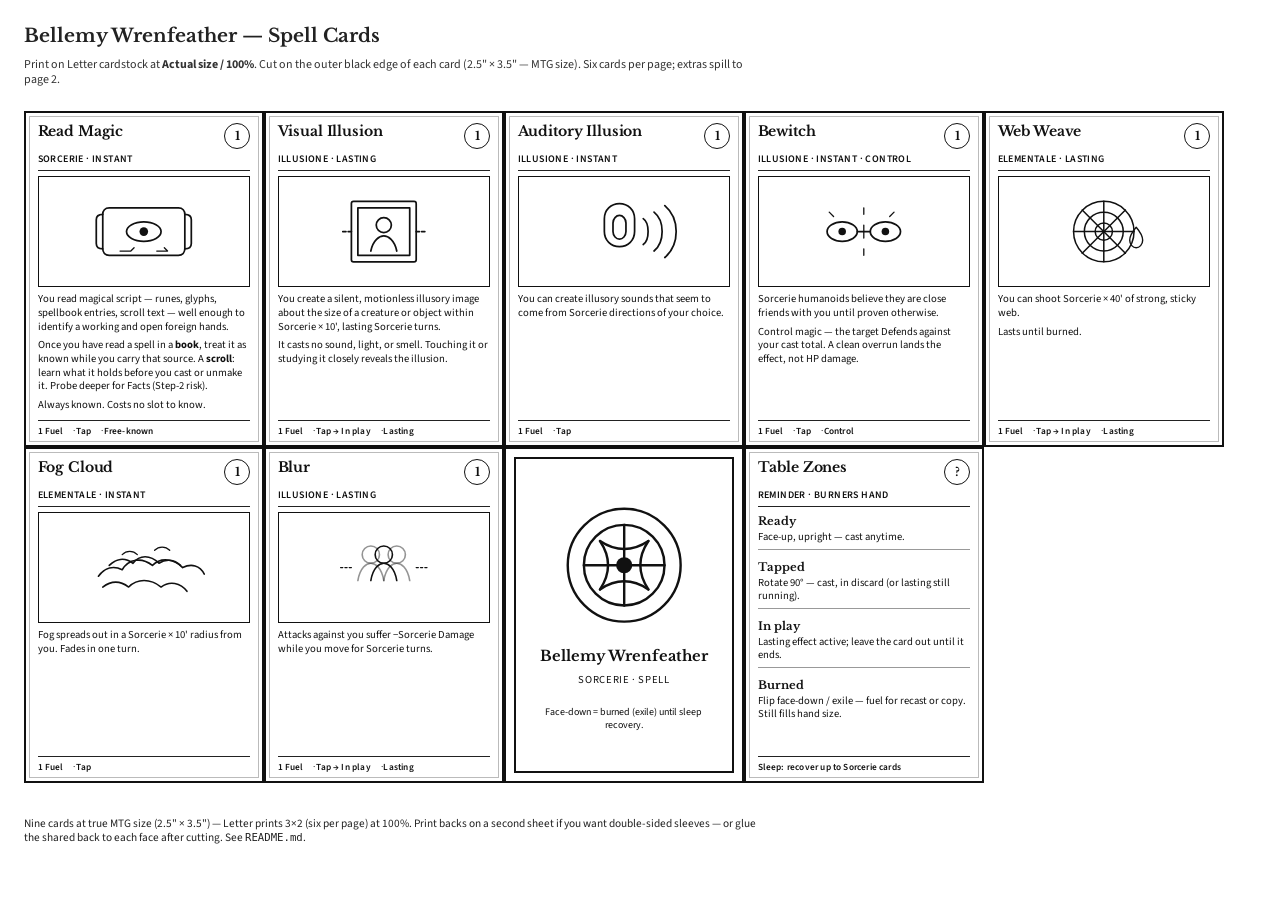
==== lothian/characters/bellemy-spell-cards/index.html @ a519cc9f "Publish Lothian player notes with character sheets. Rename campaign folder for Docsify, fix nav link" ====
<!DOCTYPE html>
<html lang="en">
<head>
  <meta charset="utf-8" />
  <meta name="viewport" content="width=device-width, initial-scale=1" />
  <title>Bellemy Wrenfeather — Spell Cards</title>
  <link rel="stylesheet" href="cards.css" />
</head>
<body>
  <header class="sheet-header no-print">
    <h1>Bellemy Wrenfeather — Spell Cards</h1>
    <p>Print on Letter cardstock at <strong>Actual size / 100%</strong>. Cut on the outer black edge of each card (2.5&quot; × 3.5&quot; — MTG size). Six cards per page; extras spill to page 2.</p>
  </header>

  <main class="sheet">

    <!-- Read Magic -->
    <article class="card" aria-label="Read Magic">
      <div class="card-name-row">
        <h2 class="card-name">Read Magic</h2>
        <div class="level-pip" title="Spell level">1</div>
      </div>
      <p class="type-line">Sorcerie · Instant</p>
      <div class="art" aria-hidden="true">
        <svg viewBox="0 0 120 80" fill="none" stroke="#111" stroke-width="1.6" stroke-linecap="round" stroke-linejoin="round">
          <!-- open scroll -->
          <path d="M28 18h64c4 0 6 3 6 6v32c0 3-2 6-6 6H28c-4 0-6-3-6-6V24c0-3 2-6 6-6z" />
          <path d="M22 24c-4 0-6 2-6 5v22c0 3 2 5 6 5" />
          <path d="M98 24c4 0 6 2 6 5v22c0 3-2 5-6 5" />
          <!-- eye -->
          <ellipse cx="60" cy="40" rx="16" ry="9" />
          <circle cx="60" cy="40" r="4" fill="#111" stroke="none" />
          <!-- runes -->
          <path d="M38 58h10M48 58l3-3M72 58h10M82 58l-3-3" stroke-width="1.2" />
        </svg>
      </div>
      <div class="rules">
        <p>You read magical script — runes, glyphs, spellbook entries, scroll text — well enough to identify a working and open foreign hands.</p>
        <p>Once you have read a spell in a <strong>book</strong>, treat it as known while you carry that source. A <strong>scroll</strong>: learn what it holds before you cast or unmake it. Probe deeper for Facts (Step-2 risk).</p>
        <p>Always known. Costs no slot to know.</p>
      </div>
      <div class="footer">
        <span>1 Fuel</span>
        <span>Tap</span>
        <span>Free-known</span>
      </div>
    </article>

    <!-- Visual Illusion -->
    <article class="card" aria-label="Visual Illusion">
      <div class="card-name-row">
        <h2 class="card-name">Visual Illusion</h2>
        <div class="level-pip" title="Spell level">1</div>
      </div>
      <p class="type-line">Illusione · Lasting</p>
      <div class="art" aria-hidden="true">
        <svg viewBox="0 0 120 80" fill="none" stroke="#111" stroke-width="1.6" stroke-linecap="round" stroke-linejoin="round">
          <!-- frame / mirror -->
          <rect x="30" y="12" width="60" height="56" rx="2" />
          <rect x="36" y="18" width="48" height="44" />
          <!-- silhouette figure -->
          <circle cx="60" cy="34" r="7" />
          <path d="M48 58c2-10 8-14 12-14s10 4 12 14" />
          <!-- dashed “false” mark -->
          <path d="M22 40h8M90 40h8" stroke-dasharray="3 2" />
        </svg>
      </div>
      <div class="rules">
        <p>You create a silent, motionless illusory image about the size of a creature or object within Sorcerie × 10', lasting Sorcerie turns.</p>
        <p>It casts no sound, light, or smell. Touching it or studying it closely reveals the illusion.</p>
      </div>
      <div class="footer">
        <span>1 Fuel</span>
        <span>Tap → In play</span>
        <span>Lasting</span>
      </div>
    </article>

    <!-- Auditory Illusion -->
    <article class="card" aria-label="Auditory Illusion">
      <div class="card-name-row">
        <h2 class="card-name">Auditory Illusion</h2>
        <div class="level-pip" title="Spell level">1</div>
      </div>
      <p class="type-line">Illusione · Instant</p>
      <div class="art" aria-hidden="true">
        <svg viewBox="0 0 120 80" fill="none" stroke="#111" stroke-width="1.6" stroke-linecap="round" stroke-linejoin="round">
          <!-- ear / sound source -->
          <path d="M42 28c0-8 6-14 14-14s14 6 14 14v12c0 8-6 14-14 14s-14-6-14-14V28z" />
          <path d="M50 32c0-4 3-7 6-7s6 3 6 7v8c0 4-3 7-6 7s-6-3-6-7v-8z" />
          <!-- sound waves -->
          <path d="M78 28c6 4 6 20 0 24" />
          <path d="M88 22c10 8 10 28 0 36" />
          <path d="M98 16c14 12 14 36 0 48" />
        </svg>
      </div>
      <div class="rules">
        <p>You can create illusory sounds that seem to come from Sorcerie directions of your choice.</p>
      </div>
      <div class="footer">
        <span>1 Fuel</span>
        <span>Tap</span>
      </div>
    </article>

    <!-- Bewitch -->
    <article class="card" aria-label="Bewitch">
      <div class="card-name-row">
        <h2 class="card-name">Bewitch</h2>
        <div class="level-pip" title="Spell level">1</div>
      </div>
      <p class="type-line">Illusione · Instant · Control</p>
      <div class="art" aria-hidden="true">
        <svg viewBox="0 0 120 80" fill="none" stroke="#111" stroke-width="1.6" stroke-linecap="round" stroke-linejoin="round">
          <!-- two eyes linked -->
          <ellipse cx="40" cy="40" rx="14" ry="9" />
          <circle cx="40" cy="40" r="3.5" fill="#111" stroke="none" />
          <ellipse cx="80" cy="40" rx="14" ry="9" />
          <circle cx="80" cy="40" r="3.5" fill="#111" stroke="none" />
          <!-- bond -->
          <path d="M54 40h12" />
          <path d="M60 34v12" stroke-width="1.2" />
          <!-- spark marks -->
          <path d="M60 18v6M60 56v6M28 22l4 4M88 22l-4 4" stroke-width="1.2" />
        </svg>
      </div>
      <div class="rules">
        <p>Sorcerie humanoids believe they are close friends with you until proven otherwise.</p>
        <p>Control magic — the target Defends against your cast total. A clean overrun lands the effect, not HP damage.</p>
      </div>
      <div class="footer">
        <span>1 Fuel</span>
        <span>Tap</span>
        <span>Control</span>
      </div>
    </article>

    <!-- Web Weave -->
    <article class="card" aria-label="Web Weave">
      <div class="card-name-row">
        <h2 class="card-name">Web Weave</h2>
        <div class="level-pip" title="Spell level">1</div>
      </div>
      <p class="type-line">Elementale · Lasting</p>
      <div class="art" aria-hidden="true">
        <svg viewBox="0 0 120 80" fill="none" stroke="#111" stroke-width="1.4" stroke-linecap="round" stroke-linejoin="round">
          <!-- web -->
          <circle cx="60" cy="40" r="8" />
          <circle cx="60" cy="40" r="18" />
          <circle cx="60" cy="40" r="28" />
          <line x1="60" y1="12" x2="60" y2="68" />
          <line x1="32" y1="40" x2="88" y2="40" />
          <line x1="40" y1="20" x2="80" y2="60" />
          <line x1="80" y1="20" x2="40" y2="60" />
          <!-- droplet sticky hint -->
          <path d="M96 48c0 4-3 7-6 7s-6-3-6-7c0-5 6-12 6-12s6 7 6 12z" stroke-width="1.3" />
        </svg>
      </div>
      <div class="rules">
        <p>You can shoot Sorcerie × 40' of strong, sticky web.</p>
        <p>Lasts until burned.</p>
      </div>
      <div class="footer">
        <span>1 Fuel</span>
        <span>Tap → In play</span>
        <span>Lasting</span>
      </div>
    </article>

    <!-- Fog Cloud -->
    <article class="card" aria-label="Fog Cloud">
      <div class="card-name-row">
        <h2 class="card-name">Fog Cloud</h2>
        <div class="level-pip" title="Spell level">1</div>
      </div>
      <p class="type-line">Elementale · Instant</p>
      <div class="art" aria-hidden="true">
        <svg viewBox="0 0 120 80" fill="none" stroke="#111" stroke-width="1.5" stroke-linecap="round" stroke-linejoin="round">
          <!-- fog banks -->
          <path d="M18 48c6-8 14-10 22-6 6-10 18-12 28-4 8-8 20-6 28 2 8-4 16-2 20 6" />
          <path d="M22 58c8-6 16-6 24 0 8-8 20-8 30 0 8-6 18-4 24 4" />
          <path d="M28 38c6-6 14-8 22-2 6-8 16-8 24 0 6-4 14-4 20 2" />
          <!-- wisps -->
          <path d="M40 28c4-4 10-4 14 0M70 24c4-4 10-4 14 0" stroke-width="1.2" />
        </svg>
      </div>
      <div class="rules">
        <p>Fog spreads out in a Sorcerie × 10' radius from you. Fades in one turn.</p>
      </div>
      <div class="footer">
        <span>1 Fuel</span>
        <span>Tap</span>
      </div>
    </article>

    <!-- Blur -->
    <article class="card" aria-label="Blur">
      <div class="card-name-row">
        <h2 class="card-name">Blur</h2>
        <div class="level-pip" title="Spell level">1</div>
      </div>
      <p class="type-line">Illusione · Lasting</p>
      <div class="art" aria-hidden="true">
        <svg viewBox="0 0 120 80" fill="none" stroke="#111" stroke-width="1.5" stroke-linecap="round" stroke-linejoin="round">
          <!-- offset ghost silhouettes -->
          <circle cx="48" cy="28" r="8" opacity="0.45" />
          <path d="M36 52c2-12 8-16 12-16s10 4 12 16" opacity="0.45" />
          <circle cx="60" cy="28" r="8" />
          <path d="M48 52c2-12 8-16 12-16s10 4 12 16" />
          <circle cx="72" cy="28" r="8" opacity="0.45" />
          <path d="M60 52c2-12 8-16 12-16s10 4 12 16" opacity="0.45" />
          <!-- motion dashes -->
          <path d="M20 40h10M90 40h10" stroke-dasharray="2 2" stroke-width="1.2" />
        </svg>
      </div>
      <div class="rules">
        <p>Attacks against you suffer −Sorcerie Damage while you move for Sorcerie turns.</p>
      </div>
      <div class="footer">
        <span>1 Fuel</span>
        <span>Tap → In play</span>
        <span>Lasting</span>
      </div>
    </article>

    <!-- Card back -->
    <article class="card back" aria-label="Card back">
      <svg class="back-mark" viewBox="0 0 100 100" fill="none" stroke="#111" stroke-width="1.8" stroke-linecap="round" stroke-linejoin="round" aria-hidden="true">
        <circle cx="50" cy="50" r="42" />
        <circle cx="50" cy="50" r="30" />
        <!-- knot / rune -->
        <path d="M50 20v60M20 50h60" />
        <path d="M32 32c12 8 24 8 36 0M32 68c12-8 24-8 36 0" />
        <path d="M32 68c8-12 8-24 0-36M68 68c-8-12-8-24 0-36" />
        <circle cx="50" cy="50" r="6" fill="#111" stroke="none" />
      </svg>
      <p class="back-title">Bellemy Wrenfeather</p>
      <p class="back-sub">Sorcerie · Spell</p>
      <p class="back-note">Face-down = burned (exile) until sleep recovery.</p>
    </article>

    <!-- Zones reminder -->
    <article class="card zones" aria-label="Table zones">
      <div class="card-name-row">
        <h2 class="card-name">Table Zones</h2>
        <div class="level-pip" title="Reminder">?</div>
      </div>
      <p class="type-line">Reminder · Burners hand</p>
      <ul class="zones-list">
        <li>
          <strong>Ready</strong>
          Face-up, upright — cast anytime.
        </li>
        <li>
          <strong>Tapped</strong>
          Rotate 90° — cast, in discard (or lasting still running).
        </li>
        <li>
          <strong>In play</strong>
          Lasting effect active; leave the card out until it ends.
        </li>
        <li>
          <strong>Burned</strong>
          Flip face-down / exile — fuel for recast or copy. Still fills hand size.
        </li>
      </ul>
      <div class="footer">
        <span>Sleep: recover up to Sorcerie cards</span>
      </div>
    </article>

  </main>

  <p class="cut-hint">
    Nine cards at true MTG size (2.5&quot; × 3.5&quot;) — Letter prints 3×2 (six per page) at 100%. Print backs on a second sheet if you want double-sided sleeves — or glue the shared back to each face after cutting. See <code>README.md</code>.
  </p>
</body>
</html>
---- lothian/characters/bellemy-spell-cards/cards.css ----
/* Bellemy Wrenfeather — Burners spell cards
   True MTG / poker size: 2.5in × 3.5in
   Letter print: 3×2 per page (6 cards) at 100% — extra cards flow to page 2 */

@import url("https://fonts.googleapis.com/css2?family=Libre+Baskerville:wght@400;700&family=Source+Sans+3:wght@400;600;700&display=swap");

:root {
  --card-w: 2.5in;
  --card-h: 3.5in;
  --ink: #111;
  --rule: #222;
  --gap: 0;
  --page-pad: 0.25in;
}

*,
*::before,
*::after {
  box-sizing: border-box;
}

html {
  -webkit-print-color-adjust: exact;
  print-color-adjust: exact;
}

body {
  margin: 0;
  padding: var(--page-pad);
  color: var(--ink);
  background: none;
  font-family: "Source Sans 3", "Helvetica Neue", Helvetica, Arial, sans-serif;
  font-size: 9pt;
  line-height: 1.25;
}

.sheet-header {
  max-width: 7.75in;
  margin: 0 0 0.25in;
}

.sheet-header h1 {
  margin: 0 0 0.1in;
  font-family: "Libre Baskerville", Georgia, serif;
  font-size: 14pt;
  font-weight: 700;
}

.sheet-header p {
  margin: 0;
  font-size: 9pt;
  color: #333;
}

.sheet {
  display: flex;
  flex-wrap: wrap;
  gap: var(--gap);
  align-content: flex-start;
  max-width: calc(3 * var(--card-w) + 2 * var(--gap));
}

/* ---- Card shell ---- */

.card {
  width: var(--card-w);
  height: var(--card-h);
  border: 1.5pt solid var(--ink);
  display: flex;
  flex-direction: column;
  padding: 0.1in 0.12in 0.08in;
  position: relative;
  page-break-inside: avoid;
  break-inside: avoid;
  overflow: hidden;
  background: none;
}

.card::before {
  content: "";
  position: absolute;
  inset: 0.03in;
  border: 0.5pt solid #bbb;
  pointer-events: none;
}

.card-name-row {
  display: flex;
  align-items: flex-start;
  justify-content: space-between;
  gap: 0.06in;
  z-index: 1;
}

.card-name {
  margin: 0;
  font-family: "Libre Baskerville", Georgia, serif;
  font-size: 10.5pt;
  font-weight: 700;
  line-height: 1.15;
  letter-spacing: -0.01em;
}

.level-pip {
  flex: 0 0 auto;
  width: 0.28in;
  height: 0.28in;
  border: 1.25pt solid var(--ink);
  border-radius: 50%;
  display: flex;
  align-items: center;
  justify-content: center;
  font-family: "Libre Baskerville", Georgia, serif;
  font-size: 9pt;
  font-weight: 700;
  line-height: 1;
}

.type-line {
  margin: 0.04in 0 0.06in;
  font-size: 7.5pt;
  font-weight: 600;
  text-transform: uppercase;
  letter-spacing: 0.04em;
  border-bottom: 0.75pt solid var(--rule);
  padding-bottom: 0.04in;
  z-index: 1;
}

.art {
  flex: 0 0 auto;
  height: 1.15in;
  border: 1pt solid var(--ink);
  display: flex;
  align-items: center;
  justify-content: center;
  margin-bottom: 0.06in;
  z-index: 1;
  background: none;
}

.art svg {
  width: 1.35in;
  height: 0.95in;
  display: block;
}

.rules {
  flex: 1 1 auto;
  font-size: 8pt;
  line-height: 1.28;
  z-index: 1;
  overflow: hidden;
}

.rules p {
  margin: 0 0 0.05in;
}

.rules p:last-child {
  margin-bottom: 0;
}

.footer {
  margin-top: auto;
  padding-top: 0.05in;
  border-top: 0.75pt solid var(--rule);
  font-size: 7pt;
  font-weight: 600;
  letter-spacing: 0.02em;
  z-index: 1;
  display: flex;
  flex-wrap: wrap;
  gap: 0.04in 0.1in;
}

.footer span::before {
  content: "·";
  margin-right: 0.08em;
  margin-left: 0.02em;
  font-weight: 400;
}

.footer span:first-child::before {
  content: none;
  margin: 0;
}

/* ---- Card back ---- */

.card.back {
  align-items: center;
  justify-content: center;
  text-align: center;
  padding: 0.2in;
}

.card.back::before {
  inset: 0.08in;
  border: 1.5pt double var(--ink);
}

.back-mark {
  width: 1.4in;
  height: 1.4in;
  margin: 0 auto 0.15in;
}

.back-title {
  margin: 0;
  font-family: "Libre Baskerville", Georgia, serif;
  font-size: 11pt;
  font-weight: 700;
}

.back-sub {
  margin: 0.08in 0 0;
  font-size: 8pt;
  letter-spacing: 0.06em;
  text-transform: uppercase;
}

.back-note {
  margin: 0.2in 0 0;
  font-size: 7.5pt;
  line-height: 1.3;
  max-width: 1.9in;
}

/* ---- Zones reminder ---- */

.card.zones .type-line {
  margin-bottom: 0.08in;
}

.zones-list {
  list-style: none;
  margin: 0;
  padding: 0;
  z-index: 1;
  font-size: 8pt;
}

.zones-list li {
  margin: 0 0 0.1in;
  padding-bottom: 0.06in;
  border-bottom: 0.5pt solid #999;
}

.zones-list li:last-child {
  border-bottom: none;
  margin-bottom: 0;
}

.zones-list strong {
  font-family: "Libre Baskerville", Georgia, serif;
  font-size: 8.5pt;
  display: block;
  margin-bottom: 0.02in;
}

/* ---- Screen helpers ---- */

.cut-hint {
  margin: 0.35in 0 0;
  max-width: 7.75in;
  font-size: 8.5pt;
  color: #444;
}

.cut-hint code {
  font-size: 8pt;
}

@media screen {
  .sheet-header,
  .cut-hint {
    color: #222;
  }
}

@media print {
  @page {
    size: letter;
    margin: 0.35in;
  }

  body {
    padding: 0;
    background: none;
  }

  .sheet-header,
  .cut-hint,
  .no-print {
    display: none !important;
  }

  .sheet {
    gap: 0;
    max-width: none;
  }

  .card::before {
    border-color: #ccc;
  }
}
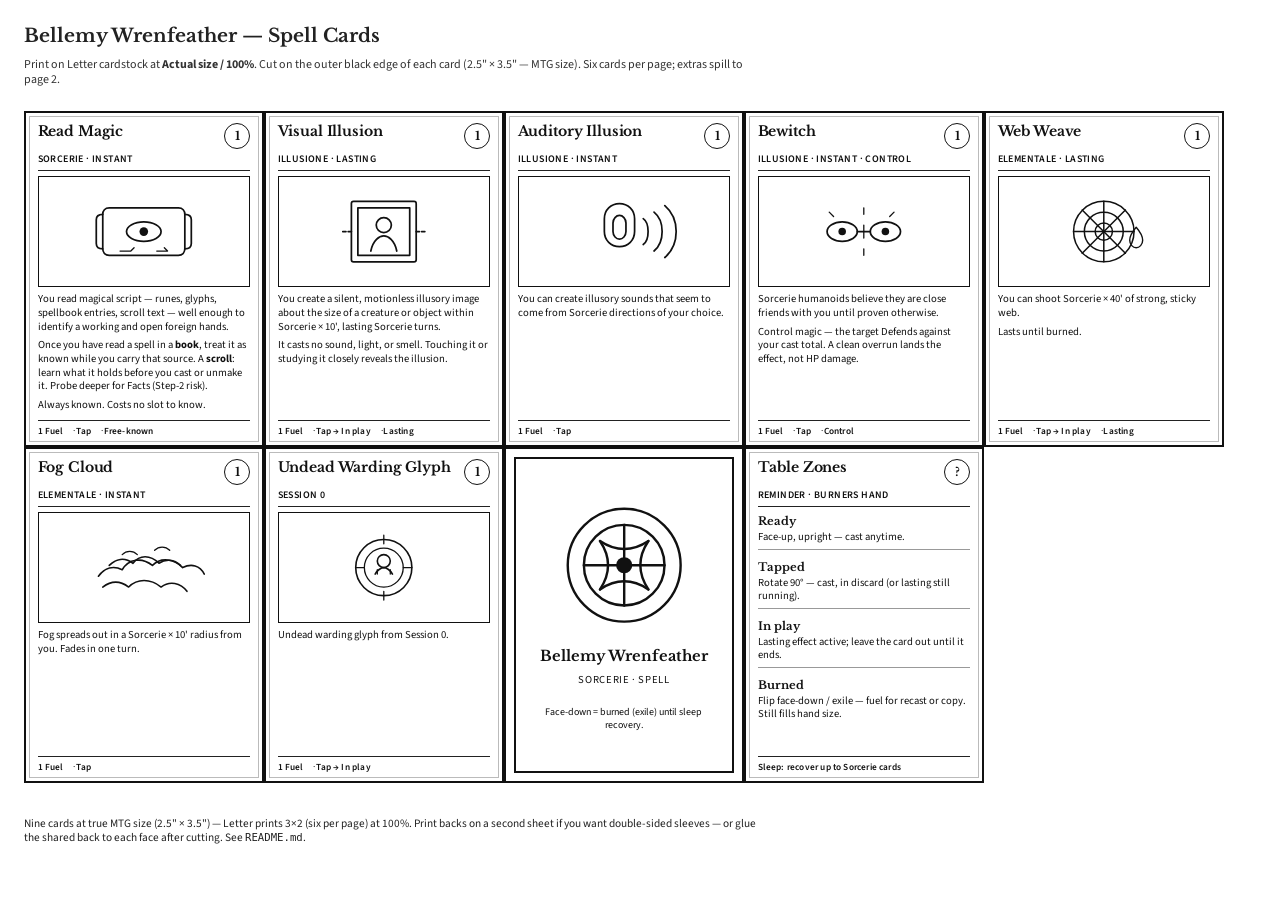
==== commit 9e28c570: "Fix Bellemy's known spells: undead warding glyph, not blur. Co-authored-by: Cursor <cursoragent@curs" ====
--- a/lothian/characters/bellemy-spell-cards/index.html
+++ b/lothian/characters/bellemy-spell-cards/index.html
@@ -1,278 +1,387 @@
-<!DOCTYPE html>
+<!doctype html>
 <html lang="en">
-<head>
-  <meta charset="utf-8" />
-  <meta name="viewport" content="width=device-width, initial-scale=1" />
-  <title>Bellemy Wrenfeather — Spell Cards</title>
-  <link rel="stylesheet" href="cards.css" />
-</head>
-<body>
-  <header class="sheet-header no-print">
-    <h1>Bellemy Wrenfeather — Spell Cards</h1>
-    <p>Print on Letter cardstock at <strong>Actual size / 100%</strong>. Cut on the outer black edge of each card (2.5&quot; × 3.5&quot; — MTG size). Six cards per page; extras spill to page 2.</p>
-  </header>
-
-  <main class="sheet">
-
-    <!-- Read Magic -->
-    <article class="card" aria-label="Read Magic">
-      <div class="card-name-row">
-        <h2 class="card-name">Read Magic</h2>
-        <div class="level-pip" title="Spell level">1</div>
-      </div>
-      <p class="type-line">Sorcerie · Instant</p>
-      <div class="art" aria-hidden="true">
-        <svg viewBox="0 0 120 80" fill="none" stroke="#111" stroke-width="1.6" stroke-linecap="round" stroke-linejoin="round">
-          <!-- open scroll -->
-          <path d="M28 18h64c4 0 6 3 6 6v32c0 3-2 6-6 6H28c-4 0-6-3-6-6V24c0-3 2-6 6-6z" />
-          <path d="M22 24c-4 0-6 2-6 5v22c0 3 2 5 6 5" />
-          <path d="M98 24c4 0 6 2 6 5v22c0 3-2 5-6 5" />
-          <!-- eye -->
-          <ellipse cx="60" cy="40" rx="16" ry="9" />
-          <circle cx="60" cy="40" r="4" fill="#111" stroke="none" />
-          <!-- runes -->
-          <path d="M38 58h10M48 58l3-3M72 58h10M82 58l-3-3" stroke-width="1.2" />
+  <head>
+    <meta charset="utf-8" />
+    <meta name="viewport" content="width=device-width, initial-scale=1" />
+    <title>Bellemy Wrenfeather — Spell Cards</title>
+    <link rel="stylesheet" href="cards.css" />
+  </head>
+  <body>
+    <header class="sheet-header no-print">
+      <h1>Bellemy Wrenfeather — Spell Cards</h1>
+      <p>
+        Print on Letter cardstock at <strong>Actual size / 100%</strong>. Cut on
+        the outer black edge of each card (2.5&quot; × 3.5&quot; — MTG size).
+        Six cards per page; extras spill to page 2.
+      </p>
+    </header>
+
+    <main class="sheet">
+      <!-- Read Magic -->
+      <article class="card" aria-label="Read Magic">
+        <div class="card-name-row">
+          <h2 class="card-name">Read Magic</h2>
+          <div class="level-pip" title="Spell level">1</div>
+        </div>
+        <p class="type-line">Sorcerie · Instant</p>
+        <div class="art" aria-hidden="true">
+          <svg
+            viewBox="0 0 120 80"
+            fill="none"
+            stroke="#111"
+            stroke-width="1.6"
+            stroke-linecap="round"
+            stroke-linejoin="round"
+          >
+            <!-- open scroll -->
+            <path
+              d="M28 18h64c4 0 6 3 6 6v32c0 3-2 6-6 6H28c-4 0-6-3-6-6V24c0-3 2-6 6-6z"
+            />
+            <path d="M22 24c-4 0-6 2-6 5v22c0 3 2 5 6 5" />
+            <path d="M98 24c4 0 6 2 6 5v22c0 3-2 5-6 5" />
+            <!-- eye -->
+            <ellipse cx="60" cy="40" rx="16" ry="9" />
+            <circle cx="60" cy="40" r="4" fill="#111" stroke="none" />
+            <!-- runes -->
+            <path
+              d="M38 58h10M48 58l3-3M72 58h10M82 58l-3-3"
+              stroke-width="1.2"
+            />
+          </svg>
+        </div>
+        <div class="rules">
+          <p>
+            You read magical script — runes, glyphs, spellbook entries, scroll
+            text — well enough to identify a working and open foreign hands.
+          </p>
+          <p>
+            Once you have read a spell in a <strong>book</strong>, treat it as
+            known while you carry that source. A <strong>scroll</strong>: learn
+            what it holds before you cast or unmake it. Probe deeper for Facts
+            (Step-2 risk).
+          </p>
+          <p>Always known. Costs no slot to know.</p>
+        </div>
+        <div class="footer">
+          <span>1 Fuel</span>
+          <span>Tap</span>
+          <span>Free-known</span>
+        </div>
+      </article>
+
+      <!-- Visual Illusion -->
+      <article class="card" aria-label="Visual Illusion">
+        <div class="card-name-row">
+          <h2 class="card-name">Visual Illusion</h2>
+          <div class="level-pip" title="Spell level">1</div>
+        </div>
+        <p class="type-line">Illusione · Lasting</p>
+        <div class="art" aria-hidden="true">
+          <svg
+            viewBox="0 0 120 80"
+            fill="none"
+            stroke="#111"
+            stroke-width="1.6"
+            stroke-linecap="round"
+            stroke-linejoin="round"
+          >
+            <!-- frame / mirror -->
+            <rect x="30" y="12" width="60" height="56" rx="2" />
+            <rect x="36" y="18" width="48" height="44" />
+            <!-- silhouette figure -->
+            <circle cx="60" cy="34" r="7" />
+            <path d="M48 58c2-10 8-14 12-14s10 4 12 14" />
+            <!-- dashed “false” mark -->
+            <path d="M22 40h8M90 40h8" stroke-dasharray="3 2" />
+          </svg>
+        </div>
+        <div class="rules">
+          <p>
+            You create a silent, motionless illusory image about the size of a
+            creature or object within Sorcerie × 10', lasting Sorcerie turns.
+          </p>
+          <p>
+            It casts no sound, light, or smell. Touching it or studying it
+            closely reveals the illusion.
+          </p>
+        </div>
+        <div class="footer">
+          <span>1 Fuel</span>
+          <span>Tap → In play</span>
+          <span>Lasting</span>
+        </div>
+      </article>
+
+      <!-- Auditory Illusion -->
+      <article class="card" aria-label="Auditory Illusion">
+        <div class="card-name-row">
+          <h2 class="card-name">Auditory Illusion</h2>
+          <div class="level-pip" title="Spell level">1</div>
+        </div>
+        <p class="type-line">Illusione · Instant</p>
+        <div class="art" aria-hidden="true">
+          <svg
+            viewBox="0 0 120 80"
+            fill="none"
+            stroke="#111"
+            stroke-width="1.6"
+            stroke-linecap="round"
+            stroke-linejoin="round"
+          >
+            <!-- ear / sound source -->
+            <path
+              d="M42 28c0-8 6-14 14-14s14 6 14 14v12c0 8-6 14-14 14s-14-6-14-14V28z"
+            />
+            <path d="M50 32c0-4 3-7 6-7s6 3 6 7v8c0 4-3 7-6 7s-6-3-6-7v-8z" />
+            <!-- sound waves -->
+            <path d="M78 28c6 4 6 20 0 24" />
+            <path d="M88 22c10 8 10 28 0 36" />
+            <path d="M98 16c14 12 14 36 0 48" />
+          </svg>
+        </div>
+        <div class="rules">
+          <p>
+            You can create illusory sounds that seem to come from Sorcerie
+            directions of your choice.
+          </p>
+        </div>
+        <div class="footer">
+          <span>1 Fuel</span>
+          <span>Tap</span>
+        </div>
+      </article>
+
+      <!-- Bewitch -->
+      <article class="card" aria-label="Bewitch">
+        <div class="card-name-row">
+          <h2 class="card-name">Bewitch</h2>
+          <div class="level-pip" title="Spell level">1</div>
+        </div>
+        <p class="type-line">Illusione · Instant · Control</p>
+        <div class="art" aria-hidden="true">
+          <svg
+            viewBox="0 0 120 80"
+            fill="none"
+            stroke="#111"
+            stroke-width="1.6"
+            stroke-linecap="round"
+            stroke-linejoin="round"
+          >
+            <!-- two eyes linked -->
+            <ellipse cx="40" cy="40" rx="14" ry="9" />
+            <circle cx="40" cy="40" r="3.5" fill="#111" stroke="none" />
+            <ellipse cx="80" cy="40" rx="14" ry="9" />
+            <circle cx="80" cy="40" r="3.5" fill="#111" stroke="none" />
+            <!-- bond -->
+            <path d="M54 40h12" />
+            <path d="M60 34v12" stroke-width="1.2" />
+            <!-- spark marks -->
+            <path
+              d="M60 18v6M60 56v6M28 22l4 4M88 22l-4 4"
+              stroke-width="1.2"
+            />
+          </svg>
+        </div>
+        <div class="rules">
+          <p>
+            Sorcerie humanoids believe they are close friends with you until
+            proven otherwise.
+          </p>
+          <p>
+            Control magic — the target Defends against your cast total. A clean
+            overrun lands the effect, not HP damage.
+          </p>
+        </div>
+        <div class="footer">
+          <span>1 Fuel</span>
+          <span>Tap</span>
+          <span>Control</span>
+        </div>
+      </article>
+
+      <!-- Web Weave -->
+      <article class="card" aria-label="Web Weave">
+        <div class="card-name-row">
+          <h2 class="card-name">Web Weave</h2>
+          <div class="level-pip" title="Spell level">1</div>
+        </div>
+        <p class="type-line">Elementale · Lasting</p>
+        <div class="art" aria-hidden="true">
+          <svg
+            viewBox="0 0 120 80"
+            fill="none"
+            stroke="#111"
+            stroke-width="1.4"
+            stroke-linecap="round"
+            stroke-linejoin="round"
+          >
+            <!-- web -->
+            <circle cx="60" cy="40" r="8" />
+            <circle cx="60" cy="40" r="18" />
+            <circle cx="60" cy="40" r="28" />
+            <line x1="60" y1="12" x2="60" y2="68" />
+            <line x1="32" y1="40" x2="88" y2="40" />
+            <line x1="40" y1="20" x2="80" y2="60" />
+            <line x1="80" y1="20" x2="40" y2="60" />
+            <!-- droplet sticky hint -->
+            <path
+              d="M96 48c0 4-3 7-6 7s-6-3-6-7c0-5 6-12 6-12s6 7 6 12z"
+              stroke-width="1.3"
+            />
+          </svg>
+        </div>
+        <div class="rules">
+          <p>You can shoot Sorcerie × 40' of strong, sticky web.</p>
+          <p>Lasts until burned.</p>
+        </div>
+        <div class="footer">
+          <span>1 Fuel</span>
+          <span>Tap → In play</span>
+          <span>Lasting</span>
+        </div>
+      </article>
+
+      <!-- Fog Cloud -->
+      <article class="card" aria-label="Fog Cloud">
+        <div class="card-name-row">
+          <h2 class="card-name">Fog Cloud</h2>
+          <div class="level-pip" title="Spell level">1</div>
+        </div>
+        <p class="type-line">Elementale · Instant</p>
+        <div class="art" aria-hidden="true">
+          <svg
+            viewBox="0 0 120 80"
+            fill="none"
+            stroke="#111"
+            stroke-width="1.5"
+            stroke-linecap="round"
+            stroke-linejoin="round"
+          >
+            <!-- fog banks -->
+            <path
+              d="M18 48c6-8 14-10 22-6 6-10 18-12 28-4 8-8 20-6 28 2 8-4 16-2 20 6"
+            />
+            <path d="M22 58c8-6 16-6 24 0 8-8 20-8 30 0 8-6 18-4 24 4" />
+            <path d="M28 38c6-6 14-8 22-2 6-8 16-8 24 0 6-4 14-4 20 2" />
+            <!-- wisps -->
+            <path
+              d="M40 28c4-4 10-4 14 0M70 24c4-4 10-4 14 0"
+              stroke-width="1.2"
+            />
+          </svg>
+        </div>
+        <div class="rules">
+          <p>
+            Fog spreads out in a Sorcerie × 10' radius from you. Fades in one
+            turn.
+          </p>
+        </div>
+        <div class="footer">
+          <span>1 Fuel</span>
+          <span>Tap</span>
+        </div>
+      </article>
+
+      <!-- Undead Warding Glyph -->
+      <article class="card" aria-label="Undead Warding Glyph">
+        <div class="card-name-row">
+          <h2 class="card-name">Undead Warding Glyph</h2>
+          <div class="level-pip" title="Spell level">1</div>
+        </div>
+        <p class="type-line">Session 0</p>
+        <div class="art" aria-hidden="true">
+          <svg
+            viewBox="0 0 120 80"
+            fill="none"
+            stroke="#111"
+            stroke-width="1.5"
+            stroke-linecap="round"
+            stroke-linejoin="round"
+          >
+            <!-- ward glyph / circle -->
+            <circle cx="60" cy="40" r="26" />
+            <circle cx="60" cy="40" r="18" stroke-width="1.2" />
+            <!-- skull ward mark -->
+            <circle cx="60" cy="34" r="6" />
+            <path d="M52 46c2-4 6-6 8-6s6 2 8 6" />
+            <path d="M54 42v4M66 42v4" stroke-width="1.2" />
+            <!-- radiance ticks -->
+            <path d="M60 10v8M60 62v8M34 40h8M78 40h8" stroke-width="1.2" />
+          </svg>
+        </div>
+        <div class="rules">
+          <p>Undead warding glyph from Session 0.</p>
+        </div>
+        <div class="footer">
+          <span>1 Fuel</span>
+          <span>Tap → In play</span>
+        </div>
+      </article>
+
+      <!-- Card back -->
+      <article class="card back" aria-label="Card back">
+        <svg
+          class="back-mark"
+          viewBox="0 0 100 100"
+          fill="none"
+          stroke="#111"
+          stroke-width="1.8"
+          stroke-linecap="round"
+          stroke-linejoin="round"
+          aria-hidden="true"
+        >
+          <circle cx="50" cy="50" r="42" />
+          <circle cx="50" cy="50" r="30" />
+          <!-- knot / rune -->
+          <path d="M50 20v60M20 50h60" />
+          <path d="M32 32c12 8 24 8 36 0M32 68c12-8 24-8 36 0" />
+          <path d="M32 68c8-12 8-24 0-36M68 68c-8-12-8-24 0-36" />
+          <circle cx="50" cy="50" r="6" fill="#111" stroke="none" />
         </svg>
-      </div>
-      <div class="rules">
-        <p>You read magical script — runes, glyphs, spellbook entries, scroll text — well enough to identify a working and open foreign hands.</p>
-        <p>Once you have read a spell in a <strong>book</strong>, treat it as known while you carry that source. A <strong>scroll</strong>: learn what it holds before you cast or unmake it. Probe deeper for Facts (Step-2 risk).</p>
-        <p>Always known. Costs no slot to know.</p>
-      </div>
-      <div class="footer">
-        <span>1 Fuel</span>
-        <span>Tap</span>
-        <span>Free-known</span>
-      </div>
-    </article>
-
-    <!-- Visual Illusion -->
-    <article class="card" aria-label="Visual Illusion">
-      <div class="card-name-row">
-        <h2 class="card-name">Visual Illusion</h2>
-        <div class="level-pip" title="Spell level">1</div>
-      </div>
-      <p class="type-line">Illusione · Lasting</p>
-      <div class="art" aria-hidden="true">
-        <svg viewBox="0 0 120 80" fill="none" stroke="#111" stroke-width="1.6" stroke-linecap="round" stroke-linejoin="round">
-          <!-- frame / mirror -->
-          <rect x="30" y="12" width="60" height="56" rx="2" />
-          <rect x="36" y="18" width="48" height="44" />
-          <!-- silhouette figure -->
-          <circle cx="60" cy="34" r="7" />
-          <path d="M48 58c2-10 8-14 12-14s10 4 12 14" />
-          <!-- dashed “false” mark -->
-          <path d="M22 40h8M90 40h8" stroke-dasharray="3 2" />
-        </svg>
-      </div>
-      <div class="rules">
-        <p>You create a silent, motionless illusory image about the size of a creature or object within Sorcerie × 10', lasting Sorcerie turns.</p>
-        <p>It casts no sound, light, or smell. Touching it or studying it closely reveals the illusion.</p>
-      </div>
-      <div class="footer">
-        <span>1 Fuel</span>
-        <span>Tap → In play</span>
-        <span>Lasting</span>
-      </div>
-    </article>
-
-    <!-- Auditory Illusion -->
-    <article class="card" aria-label="Auditory Illusion">
-      <div class="card-name-row">
-        <h2 class="card-name">Auditory Illusion</h2>
-        <div class="level-pip" title="Spell level">1</div>
-      </div>
-      <p class="type-line">Illusione · Instant</p>
-      <div class="art" aria-hidden="true">
-        <svg viewBox="0 0 120 80" fill="none" stroke="#111" stroke-width="1.6" stroke-linecap="round" stroke-linejoin="round">
-          <!-- ear / sound source -->
-          <path d="M42 28c0-8 6-14 14-14s14 6 14 14v12c0 8-6 14-14 14s-14-6-14-14V28z" />
-          <path d="M50 32c0-4 3-7 6-7s6 3 6 7v8c0 4-3 7-6 7s-6-3-6-7v-8z" />
-          <!-- sound waves -->
-          <path d="M78 28c6 4 6 20 0 24" />
-          <path d="M88 22c10 8 10 28 0 36" />
-          <path d="M98 16c14 12 14 36 0 48" />
-        </svg>
-      </div>
-      <div class="rules">
-        <p>You can create illusory sounds that seem to come from Sorcerie directions of your choice.</p>
-      </div>
-      <div class="footer">
-        <span>1 Fuel</span>
-        <span>Tap</span>
-      </div>
-    </article>
-
-    <!-- Bewitch -->
-    <article class="card" aria-label="Bewitch">
-      <div class="card-name-row">
-        <h2 class="card-name">Bewitch</h2>
-        <div class="level-pip" title="Spell level">1</div>
-      </div>
-      <p class="type-line">Illusione · Instant · Control</p>
-      <div class="art" aria-hidden="true">
-        <svg viewBox="0 0 120 80" fill="none" stroke="#111" stroke-width="1.6" stroke-linecap="round" stroke-linejoin="round">
-          <!-- two eyes linked -->
-          <ellipse cx="40" cy="40" rx="14" ry="9" />
-          <circle cx="40" cy="40" r="3.5" fill="#111" stroke="none" />
-          <ellipse cx="80" cy="40" rx="14" ry="9" />
-          <circle cx="80" cy="40" r="3.5" fill="#111" stroke="none" />
-          <!-- bond -->
-          <path d="M54 40h12" />
-          <path d="M60 34v12" stroke-width="1.2" />
-          <!-- spark marks -->
-          <path d="M60 18v6M60 56v6M28 22l4 4M88 22l-4 4" stroke-width="1.2" />
-        </svg>
-      </div>
-      <div class="rules">
-        <p>Sorcerie humanoids believe they are close friends with you until proven otherwise.</p>
-        <p>Control magic — the target Defends against your cast total. A clean overrun lands the effect, not HP damage.</p>
-      </div>
-      <div class="footer">
-        <span>1 Fuel</span>
-        <span>Tap</span>
-        <span>Control</span>
-      </div>
-    </article>
-
-    <!-- Web Weave -->
-    <article class="card" aria-label="Web Weave">
-      <div class="card-name-row">
-        <h2 class="card-name">Web Weave</h2>
-        <div class="level-pip" title="Spell level">1</div>
-      </div>
-      <p class="type-line">Elementale · Lasting</p>
-      <div class="art" aria-hidden="true">
-        <svg viewBox="0 0 120 80" fill="none" stroke="#111" stroke-width="1.4" stroke-linecap="round" stroke-linejoin="round">
-          <!-- web -->
-          <circle cx="60" cy="40" r="8" />
-          <circle cx="60" cy="40" r="18" />
-          <circle cx="60" cy="40" r="28" />
-          <line x1="60" y1="12" x2="60" y2="68" />
-          <line x1="32" y1="40" x2="88" y2="40" />
-          <line x1="40" y1="20" x2="80" y2="60" />
-          <line x1="80" y1="20" x2="40" y2="60" />
-          <!-- droplet sticky hint -->
-          <path d="M96 48c0 4-3 7-6 7s-6-3-6-7c0-5 6-12 6-12s6 7 6 12z" stroke-width="1.3" />
-        </svg>
-      </div>
-      <div class="rules">
-        <p>You can shoot Sorcerie × 40' of strong, sticky web.</p>
-        <p>Lasts until burned.</p>
-      </div>
-      <div class="footer">
-        <span>1 Fuel</span>
-        <span>Tap → In play</span>
-        <span>Lasting</span>
-      </div>
-    </article>
-
-    <!-- Fog Cloud -->
-    <article class="card" aria-label="Fog Cloud">
-      <div class="card-name-row">
-        <h2 class="card-name">Fog Cloud</h2>
-        <div class="level-pip" title="Spell level">1</div>
-      </div>
-      <p class="type-line">Elementale · Instant</p>
-      <div class="art" aria-hidden="true">
-        <svg viewBox="0 0 120 80" fill="none" stroke="#111" stroke-width="1.5" stroke-linecap="round" stroke-linejoin="round">
-          <!-- fog banks -->
-          <path d="M18 48c6-8 14-10 22-6 6-10 18-12 28-4 8-8 20-6 28 2 8-4 16-2 20 6" />
-          <path d="M22 58c8-6 16-6 24 0 8-8 20-8 30 0 8-6 18-4 24 4" />
-          <path d="M28 38c6-6 14-8 22-2 6-8 16-8 24 0 6-4 14-4 20 2" />
-          <!-- wisps -->
-          <path d="M40 28c4-4 10-4 14 0M70 24c4-4 10-4 14 0" stroke-width="1.2" />
-        </svg>
-      </div>
-      <div class="rules">
-        <p>Fog spreads out in a Sorcerie × 10' radius from you. Fades in one turn.</p>
-      </div>
-      <div class="footer">
-        <span>1 Fuel</span>
-        <span>Tap</span>
-      </div>
-    </article>
-
-    <!-- Blur -->
-    <article class="card" aria-label="Blur">
-      <div class="card-name-row">
-        <h2 class="card-name">Blur</h2>
-        <div class="level-pip" title="Spell level">1</div>
-      </div>
-      <p class="type-line">Illusione · Lasting</p>
-      <div class="art" aria-hidden="true">
-        <svg viewBox="0 0 120 80" fill="none" stroke="#111" stroke-width="1.5" stroke-linecap="round" stroke-linejoin="round">
-          <!-- offset ghost silhouettes -->
-          <circle cx="48" cy="28" r="8" opacity="0.45" />
-          <path d="M36 52c2-12 8-16 12-16s10 4 12 16" opacity="0.45" />
-          <circle cx="60" cy="28" r="8" />
-          <path d="M48 52c2-12 8-16 12-16s10 4 12 16" />
-          <circle cx="72" cy="28" r="8" opacity="0.45" />
-          <path d="M60 52c2-12 8-16 12-16s10 4 12 16" opacity="0.45" />
-          <!-- motion dashes -->
-          <path d="M20 40h10M90 40h10" stroke-dasharray="2 2" stroke-width="1.2" />
-        </svg>
-      </div>
-      <div class="rules">
-        <p>Attacks against you suffer −Sorcerie Damage while you move for Sorcerie turns.</p>
-      </div>
-      <div class="footer">
-        <span>1 Fuel</span>
-        <span>Tap → In play</span>
-        <span>Lasting</span>
-      </div>
-    </article>
-
-    <!-- Card back -->
-    <article class="card back" aria-label="Card back">
-      <svg class="back-mark" viewBox="0 0 100 100" fill="none" stroke="#111" stroke-width="1.8" stroke-linecap="round" stroke-linejoin="round" aria-hidden="true">
-        <circle cx="50" cy="50" r="42" />
-        <circle cx="50" cy="50" r="30" />
-        <!-- knot / rune -->
-        <path d="M50 20v60M20 50h60" />
-        <path d="M32 32c12 8 24 8 36 0M32 68c12-8 24-8 36 0" />
-        <path d="M32 68c8-12 8-24 0-36M68 68c-8-12-8-24 0-36" />
-        <circle cx="50" cy="50" r="6" fill="#111" stroke="none" />
-      </svg>
-      <p class="back-title">Bellemy Wrenfeather</p>
-      <p class="back-sub">Sorcerie · Spell</p>
-      <p class="back-note">Face-down = burned (exile) until sleep recovery.</p>
-    </article>
-
-    <!-- Zones reminder -->
-    <article class="card zones" aria-label="Table zones">
-      <div class="card-name-row">
-        <h2 class="card-name">Table Zones</h2>
-        <div class="level-pip" title="Reminder">?</div>
-      </div>
-      <p class="type-line">Reminder · Burners hand</p>
-      <ul class="zones-list">
-        <li>
-          <strong>Ready</strong>
-          Face-up, upright — cast anytime.
-        </li>
-        <li>
-          <strong>Tapped</strong>
-          Rotate 90° — cast, in discard (or lasting still running).
-        </li>
-        <li>
-          <strong>In play</strong>
-          Lasting effect active; leave the card out until it ends.
-        </li>
-        <li>
-          <strong>Burned</strong>
-          Flip face-down / exile — fuel for recast or copy. Still fills hand size.
-        </li>
-      </ul>
-      <div class="footer">
-        <span>Sleep: recover up to Sorcerie cards</span>
-      </div>
-    </article>
-
-  </main>
-
-  <p class="cut-hint">
-    Nine cards at true MTG size (2.5&quot; × 3.5&quot;) — Letter prints 3×2 (six per page) at 100%. Print backs on a second sheet if you want double-sided sleeves — or glue the shared back to each face after cutting. See <code>README.md</code>.
-  </p>
-</body>
+        <p class="back-title">Bellemy Wrenfeather</p>
+        <p class="back-sub">Sorcerie · Spell</p>
+        <p class="back-note">
+          Face-down = burned (exile) until sleep recovery.
+        </p>
+      </article>
+
+      <!-- Zones reminder -->
+      <article class="card zones" aria-label="Table zones">
+        <div class="card-name-row">
+          <h2 class="card-name">Table Zones</h2>
+          <div class="level-pip" title="Reminder">?</div>
+        </div>
+        <p class="type-line">Reminder · Burners hand</p>
+        <ul class="zones-list">
+          <li>
+            <strong>Ready</strong>
+            Face-up, upright — cast anytime.
+          </li>
+          <li>
+            <strong>Tapped</strong>
+            Rotate 90° — cast, in discard (or lasting still running).
+          </li>
+          <li>
+            <strong>In play</strong>
+            Lasting effect active; leave the card out until it ends.
+          </li>
+          <li>
+            <strong>Burned</strong>
+            Flip face-down / exile — fuel for recast or copy. Still fills hand
+            size.
+          </li>
+        </ul>
+        <div class="footer">
+          <span>Sleep: recover up to Sorcerie cards</span>
+        </div>
+      </article>
+    </main>
+
+    <p class="cut-hint">
+      Nine cards at true MTG size (2.5&quot; × 3.5&quot;) — Letter prints 3×2
+      (six per page) at 100%. Print backs on a second sheet if you want
+      double-sided sleeves — or glue the shared back to each face after cutting.
+      See <code>README.md</code>.
+    </p>
+  </body>
 </html>
